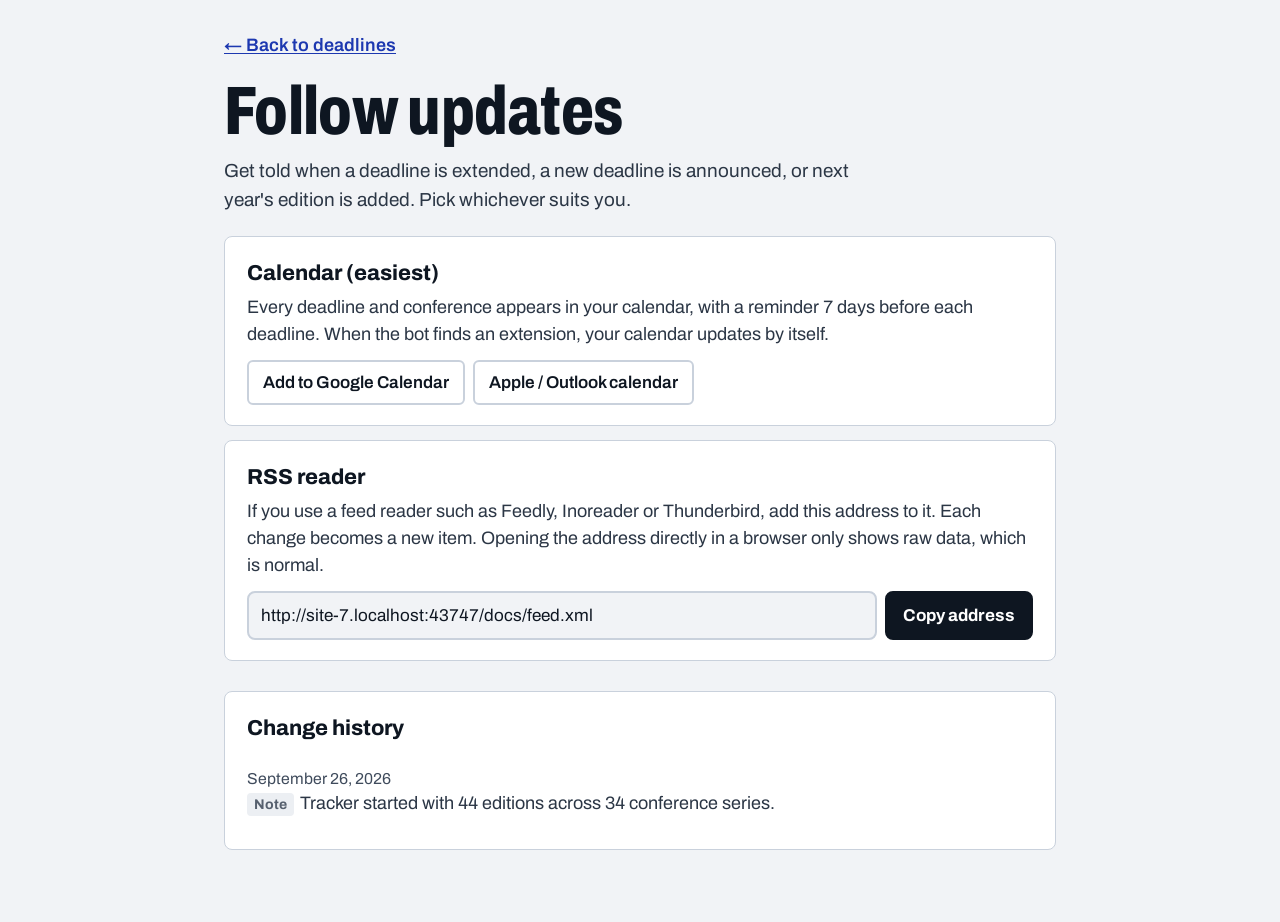
==== docs/updates.html @ b2f0c792 "Update docs and tracker from site-update-2.zip" ====
<!doctype html>
<html lang="en">
<head>
  <meta charset="utf-8">
  <meta name="viewport" content="width=device-width, initial-scale=1">
  <title>Follow updates: chip conference deadlines</title>
  <link rel="alternate" type="application/rss+xml" title="Deadline changes" href="feed.xml">
  <link rel="preconnect" href="https://fonts.googleapis.com">
  <link href="https://fonts.googleapis.com/css2?family=Archivo:wdth,wght@62..125,400..800&display=swap" rel="stylesheet">
  <link rel="stylesheet" href="assets/style.css">
  <style>
    .page{max-width:880px}
    .back{display:inline-block;margin-bottom:18px;font-weight:600}
    .ways{display:grid;gap:14px;margin:22px 0 30px}
    .way{padding:20px 22px}
    .way h2{margin-bottom:4px}
    .way p{margin:0 0 12px;color:var(--ink2)}
    .copy{display:flex;gap:8px;flex-wrap:wrap}
    .copy input{flex:1;min-width:240px;font-size:.95rem;padding:10px 12px;border:2px solid var(--rule);border-radius:8px;background:var(--bg);color:var(--ink)}
    .copy button{font-size:.95rem;font-weight:700;padding:10px 16px;border:2px solid var(--ink);border-radius:8px;background:var(--ink);color:#fff;cursor:pointer}
    .log{padding:20px 22px}
    .log ol{list-style:none;margin:10px 0 0;padding:0}
    .log li{padding:12px 0;border-top:1px solid var(--rule2);font-size:1rem;color:var(--ink2)}
    .log li:first-child{border-top:0}
    .log time{display:block;font-size:.88rem;color:var(--muted)}
  </style>
</head>
<body>
<div class="wrap page">
  <a class="back" href="./">← Back to deadlines</a>
  <h1>Follow updates</h1>
  <p class="sub">Get told when a deadline is extended, a new deadline is announced, or next year's edition is added. Pick whichever suits you.</p>

  <div class="ways">
    <section class="card way">
      <h2>Calendar (easiest)</h2>
      <p>Every deadline and conference appears in your calendar, with a reminder 7 days before each deadline. When the bot finds an extension, your calendar updates by itself.</p>
      <div class="subscribe" style="justify-content:flex-start">
        <a id="gcal" class="btn" href="#" target="_blank" rel="noopener">Add to Google Calendar</a>
        <a id="webcal" class="btn" href="deadlines.ics">Apple / Outlook calendar</a>
      </div>
    </section>

    <section class="card way">
      <h2>RSS reader</h2>
      <p>If you use a feed reader such as Feedly, Inoreader or Thunderbird, add this address to it. Each change becomes a new item. Opening the address directly in a browser only shows raw data, which is normal.</p>
      <div class="copy">
        <input id="feedUrl" readonly aria-label="Feed address">
        <button id="copyBtn">Copy address</button>
      </div>
    </section>

    <section class="card way" id="watchCard" hidden>
      <h2>GitHub notifications</h2>
      <p>If you have a GitHub account, open the repository and choose <strong>Watch → Custom → Issues</strong> to get emails about corrections and review requests.</p>
      <a id="repoLink" class="btn" href="#" target="_blank" rel="noopener">Open repository</a>
    </section>
  </div>

  <section class="card log">
    <h2>Change history</h2>
    <ol id="log"><li>Loading…</li></ol>
  </section>
</div>
<script>
(() => {
  const abs = p => new URL(p, location.href).href;
  const webcal = abs("deadlines.ics").replace(/^https?:/, "webcal:");
  document.getElementById("webcal").href = webcal;
  document.getElementById("gcal").href = "https://calendar.google.com/calendar/r?cid=" + encodeURIComponent(webcal);
  const feed = document.getElementById("feedUrl");
  feed.value = abs("feed.xml");
  document.getElementById("copyBtn").addEventListener("click", async e => {
    try { await navigator.clipboard.writeText(feed.value); } catch { feed.select(); document.execCommand("copy"); }
    e.target.textContent = "Copied";
    setTimeout(() => e.target.textContent = "Copy address", 2000);
  });
  const m = location.hostname.match(/^([^.]+)\.github\.io$/);
  const first = location.pathname.split("/").filter(Boolean)[0];
  const repo = (window.TRACKER_CONFIG || {}).repo || (m && first && !first.includes(".") ? `https://github.com/${m[1]}/${first}` : "");
  if (repo) { document.getElementById("watchCard").hidden = false; document.getElementById("repoLink").href = repo; }

  const esc = s => String(s ?? "").replace(/[&<>"]/g, c => ({ "&": "&amp;", "<": "&lt;", ">": "&gt;", '"': "&quot;" }[c]));
  const fmt = d => new Date(d + "T00:00:00").toLocaleDateString(undefined, { day: "numeric", month: "long", year: "numeric" });
  const label = { extended: "Extended", announced: "Announced", "new-edition": "New edition", changed: "Changed", note: "Note" };
  fetch("data/changelog.json?v=" + Date.now()).then(r => r.json()).then(list => {
    const items = list.slice().reverse();
    document.getElementById("log").innerHTML = items.length ? items.map(c =>
      `<li><time>${fmt(c.date)}</time><span class="kind ${esc(c.kind)}">${label[c.kind] || esc(c.kind)}</span>${esc(c.message)}${c.source ? ` <a href="${esc(c.source)}" target="_blank" rel="noopener">Source</a>` : ""}</li>`
    ).join("") : "<li>No changes yet.</li>";
  }).catch(() => { document.getElementById("log").innerHTML = "<li>Couldn't load the change history. Refresh to try again.</li>"; });
})();
</script>
</body>
</html>
---- docs/assets/style.css ----
/* High-contrast palette: every text colour below meets WCAG AA (4.5:1) on its background. */
:root{
  --bg:#F1F3F6; --card:#FFFFFF; --ink:#0E1621; --ink2:#2B3645; --muted:#3F4B5C; --rule:#C9D1DC; --rule2:#E3E8EE;
  --accent:#1D38B0; --accent-bg:#E6EBFF;
  --open:#08694E; --open-bg:#E3F4EE;
  --soon:#8A5300; --soon-bg:#FFF1D1; --soon-mark:#C77700;
  --closed:#56606E; --closed-bg:#ECEFF3;
  --tba:#5537A6; --tba-bg:#EFEAFB;
  --today:#C0251B;
  --radius:8px;
}
*{box-sizing:border-box}
html{font-size:18px}
body{margin:0;background:var(--bg);color:var(--ink);font-family:"Archivo",system-ui,-apple-system,"Segoe UI",Roboto,sans-serif;
  font-variant-numeric:tabular-nums;line-height:1.5;-webkit-font-smoothing:antialiased}
a{color:var(--accent);text-underline-offset:2px}
.skip{position:absolute;left:-999px;top:8px;background:var(--ink);color:#fff;padding:8px 12px;border-radius:6px;z-index:10}
.skip:focus{left:8px}
.wrap{max-width:1280px;margin:0 auto;padding:32px 24px 72px}
button,input,select{font:inherit}
:focus-visible{outline:3px solid var(--accent);outline-offset:2px}

/* ---------- header ---------- */
.top{display:grid;grid-template-columns:1fr auto;column-gap:32px;row-gap:0;align-items:end;margin-bottom:26px}
.top h1{grid-column:1/-1}
h1{font-stretch:75%;font-weight:800;font-size:clamp(2.4rem,5.5vw,3.8rem);line-height:1;letter-spacing:-.01em;margin:0}
.sub{color:var(--ink2);max-width:58ch;margin:12px 0 0;font-size:1.05rem}
.monitor{text-align:right}
#health{margin:0 0 10px;font-size:1rem;color:var(--ink2)}
#health strong{color:var(--ink)}
.dot{display:inline-block;width:11px;height:11px;border-radius:50%;background:var(--closed);margin-right:8px;vertical-align:1px}
.dot.ok{background:var(--open)} .dot.stale{background:var(--today)}
.subscribe{display:flex;gap:8px;justify-content:flex-end;flex-wrap:wrap}
.btn{display:inline-block;font-size:.95rem;font-weight:600;padding:8px 14px;border:2px solid var(--rule);border-radius:6px;background:var(--card);color:var(--ink);text-decoration:none;white-space:nowrap}
.btn:hover{border-color:var(--ink)}

/* ---------- hero + changes ---------- */
.top-grid{display:grid;grid-template-columns:minmax(0,1.7fr) minmax(0,1fr);gap:18px;margin-bottom:26px}
.hero{background:var(--ink);color:#fff;border-radius:var(--radius);padding:26px 28px;display:flex;flex-direction:column;justify-content:space-between;gap:20px}
.hero .lead{font-size:1rem;color:#C8D1DE;margin:0}
.hero .name{font-stretch:80%;font-weight:800;font-size:clamp(2rem,4vw,2.9rem);line-height:1.05;margin:4px 0 6px}
.hero .meta{color:#E3E8EF;font-size:1.05rem;margin:0}
.clock{display:flex;gap:14px;flex-wrap:wrap}
.clock div{background:#1E2A3A;border-radius:6px;padding:10px 12px 8px;min-width:88px;text-align:center}
.clock span{display:block;font-stretch:70%;font-weight:800;font-size:clamp(2.4rem,5vw,3.4rem);line-height:1}
.clock small{font-size:.85rem;color:#C8D1DE}
.next{display:flex;flex-wrap:wrap;gap:8px;margin:0;padding:0;list-style:none}
.next li{background:#1E2A3A;border-radius:6px;padding:6px 10px;font-size:.95rem;color:#E3E8EF}
.next b{color:#fff}

.card{background:var(--card);border:1px solid var(--rule);border-radius:var(--radius)}
.changes{padding:20px 22px}
.card h2{font-size:1.2rem;font-weight:750;margin:0 0 6px}
.changes ol{list-style:none;margin:0;padding:0;max-height:300px;overflow:auto}
.changes li{font-size:.95rem;padding:10px 0;border-top:1px solid var(--rule2);color:var(--ink2)}
.changes li:first-child{border-top:0}
.changes time{display:block;color:var(--muted);font-size:.85rem}
.kind{display:inline-block;font-size:.78rem;font-weight:700;padding:1px 7px;border-radius:4px;margin-right:6px}
.kind.extended{background:var(--soon-bg);color:var(--soon)} .kind.announced{background:var(--open-bg);color:var(--open)}
.kind.new-edition{background:var(--accent-bg);color:var(--accent)} .kind.note{background:var(--closed-bg);color:var(--closed)} .kind.changed{background:#FDE8E6;color:var(--today)}

/* ---------- controls ---------- */
.controls{display:flex;flex-wrap:wrap;gap:12px;align-items:center;margin:0 0 10px}
.seg{display:inline-flex;border:2px solid var(--rule);border-radius:8px;overflow:hidden;background:var(--card)}
.seg button{border:0;background:none;padding:10px 16px;font-size:1rem;font-weight:600;color:var(--ink2);cursor:pointer}
.seg button+button{border-left:1px solid var(--rule)}
.seg button:hover{background:var(--bg)}
.seg button[aria-pressed="true"]{background:var(--ink);color:#fff}
select,input[type=search]{font-size:1rem;padding:10px 12px;border:2px solid var(--rule);border-radius:8px;background:var(--card);color:var(--ink)}
input[type=search]{flex:1;min-width:220px}
input::placeholder{color:#5F6B7C}
.count-line{margin:0 0 12px;font-size:.95rem;color:var(--muted)}

/* ---------- list ---------- */
.list{background:var(--card);border:1px solid var(--rule);border-radius:var(--radius)}
.row{display:grid;grid-template-columns:minmax(220px,1.5fr) minmax(150px,1fr) minmax(140px,1fr) 200px 190px;gap:18px;padding:20px 22px;border-top:1px solid var(--rule);align-items:start}
.row:first-child{border-top:0}
.row.headrow{font-size:.9rem;font-weight:700;color:var(--ink2);padding:12px 22px;background:#E9EDF2;border-radius:var(--radius) var(--radius) 0 0}
.row.closed .cname,.row.closed .val{color:var(--ink2)}
.cname{font-weight:800;font-size:1.3rem;line-height:1.2}
.cfull{font-size:.95rem;color:var(--ink2);margin-top:2px}
.tier{display:inline-block;font-size:.82rem;font-weight:700;margin-top:8px;padding:2px 9px;border-radius:4px;background:var(--accent-bg);color:var(--accent)}
.tier.t1{background:var(--accent);color:#fff}
.lbl{display:none;font-size:.82rem;font-weight:600;color:var(--muted);margin-bottom:2px}
.val{font-size:1.05rem;font-weight:600}
.dl{font-size:1.15rem;font-weight:800}
.tz{white-space:nowrap;font-weight:600;color:var(--muted);font-size:.85rem;margin-left:6px}
.badge{display:inline-block;font-size:.88rem;font-weight:700;padding:3px 10px;border-radius:5px;margin-top:6px}
.b-open{background:var(--open);color:#fff} .b-soon{background:var(--soon-bg);color:var(--soon);box-shadow:inset 0 0 0 2px var(--soon-mark)}
.b-closed{background:var(--closed-bg);color:var(--closed)} .b-tba{background:var(--tba-bg);color:var(--tba)}
.count{font-size:1rem;font-weight:700;margin-top:6px;color:var(--ink)}
.row.soon .count{color:var(--soon)}
.hint{font-size:.9rem;color:var(--muted);margin-top:6px}
.acts{display:flex;flex-direction:column;align-items:flex-start;gap:8px}
.acts a{font-size:.95rem;font-weight:600}
.meta-line{grid-column:1/-1;font-size:.9rem;color:var(--muted);display:flex;flex-wrap:wrap;gap:4px 18px;margin-top:-4px;padding-top:10px;border-top:1px dashed var(--rule2)}
.v{font-weight:700}
.v-official-page,.v-reviewed,.v-manual{color:var(--open)}
.v-web-search,.v-listing{color:var(--soon)}
.v-seed,.v-unverified{color:var(--muted)}
.note{color:var(--ink2)}
.empty{padding:48px 20px;text-align:center;color:var(--ink2);font-size:1.05rem}

/* ---------- timeline ---------- */
.tl-card{padding:18px 0 8px}
.tl-top{display:flex;justify-content:space-between;align-items:flex-end;flex-wrap:wrap;gap:12px;padding:0 22px 14px}
.legend{display:flex;flex-wrap:wrap;gap:6px 20px;font-size:.92rem;color:var(--ink2);margin:0;padding:0;list-style:none}
.legend li{display:flex;align-items:center;gap:8px}
.lg-dl{width:13px;height:13px;background:var(--open);transform:rotate(45deg);border-radius:2px}
.lg-wait{width:28px;border-top:3px dotted #8B95A4}
.lg-conf{width:28px;height:12px;background:var(--accent);border-radius:3px}
.lg-today{width:3px;height:16px;background:var(--today)}
.tl-scroll{overflow-x:auto;-webkit-overflow-scrolling:touch}
.tl{--lab:250px;position:relative;min-width:960px}
.tl-head,.tl-row{display:grid;grid-template-columns:var(--lab) 1fr}
.tl-head{position:sticky;top:0;z-index:3;background:var(--card);border-bottom:2px solid var(--rule)}
.tl-head .corner{position:sticky;left:0;background:var(--card);z-index:4;padding:8px 22px;font-size:.85rem;font-weight:700;color:var(--muted)}
.tl-months{position:relative;height:44px}
.tl-month{position:absolute;top:0;bottom:0;padding:6px 0 0 8px;font-size:.92rem;font-weight:700;color:var(--ink2);border-left:1px solid var(--rule);white-space:nowrap;overflow:hidden}
.tl-month small{display:block;font-size:.75rem;font-weight:600;color:var(--muted)}
.tl-body{position:relative}
.tl-grid{position:absolute;top:0;bottom:0;left:var(--lab);right:0;pointer-events:none}
.tl-grid i{position:absolute;top:0;bottom:0;border-left:1px solid var(--rule2)}
.tl-grid i.yr{border-left:2px solid var(--rule)}
.tl-now{position:absolute;top:0;bottom:0;width:0;border-left:3px solid var(--today);z-index:2}
.tl-now-tag{position:absolute;bottom:4px;transform:translateX(-50%);font-size:.78rem;font-weight:800;color:#fff;background:var(--today);padding:1px 7px;border-radius:4px;white-space:nowrap;z-index:2}
.tl-row{min-height:64px;border-bottom:1px solid var(--rule2)}
.tl-row:hover{background:#F6F8FB}
.tl-row:hover .tl-label{background:#F6F8FB}
.tl-label{position:sticky;left:0;z-index:1;background:var(--card);padding:10px 14px 10px 22px;border-right:1px solid var(--rule);display:flex;flex-direction:column;justify-content:center}
.tl-label b{font-size:1.05rem;font-weight:800;line-height:1.2}
.tl-label span{font-size:.85rem;color:var(--ink2);margin-top:2px}
.tl-row.s-closed .tl-label b{color:var(--ink2)}
.tl-track{position:relative}
.tl-wait{position:absolute;top:50%;border-top:3px dotted #8B95A4;transform:translateY(-1.5px)}
.tl-dl{position:absolute;top:50%;width:18px;height:18px;margin:-9px 0 0 -9px;transform:rotate(45deg);border-radius:3px;background:var(--open);border:2px solid #fff;box-shadow:0 0 0 1px var(--open);z-index:1}
.s-soon .tl-dl{background:var(--soon-mark);box-shadow:0 0 0 1px var(--soon-mark)}
.s-closed .tl-dl{background:#9AA3B0;box-shadow:0 0 0 1px #9AA3B0}
.tl-conf{position:absolute;top:50%;height:22px;margin-top:-11px;background:var(--accent);border-radius:4px;min-width:8px}
.s-closed .tl-conf{background:#4A62C9}
.tl-txt{position:absolute;top:50%;transform:translateY(-50%);font-size:.85rem;font-weight:700;color:var(--ink);white-space:nowrap;background:rgba(255,255,255,.92);padding:1px 5px;border-radius:3px}
.tl-txt.dlt{margin-top:-19px;transform:none;top:50%}
.tl-txt.left{transform:translate(-100%,-50%)}
.tl-txt.dlt.left{transform:translateX(-100%)}
.tl-more{position:absolute;right:6px;top:50%;transform:translateY(-50%);font-size:.85rem;font-weight:700;color:var(--accent)}
.tl-foot{padding:12px 22px 6px;font-size:.92rem;color:var(--muted);margin:0}

footer{margin-top:28px;font-size:.95rem;color:var(--ink2);max-width:80ch}

/* ---------- responsive ---------- */
@media (max-width:1000px){
  .top-grid{grid-template-columns:1fr}
  .top{grid-template-columns:1fr}
  .monitor{text-align:left;margin-top:16px}
  .subscribe{justify-content:flex-start}
  .row{grid-template-columns:1fr 1fr;gap:14px 18px}
  .row.headrow{display:none}
  .lbl{display:block}
  .row>.c1,.row>.c5{grid-column:1/-1}
  .acts{flex-direction:row;flex-wrap:wrap;gap:8px 18px}
}
@media (max-width:640px){
  html{font-size:17px}
  .wrap{padding:22px 14px 56px}
  .monitor{text-align:left}
  .subscribe{justify-content:flex-start}
  .clock{gap:8px;flex-wrap:nowrap}
  .clock div{min-width:0;flex:1;padding:8px 4px 6px}
  .clock span{font-size:2.2rem}
  .clock small{font-size:.75rem}
  .hero{padding:22px 18px}
  .tl{--lab:150px}
  .tl-label{padding-left:12px}
  .tl-label b{font-size:.95rem}
  .tl-label span{font-size:.8rem}
  .controls .seg{width:100%}
  .controls .seg button{flex:1}
}
@media (prefers-reduced-motion:reduce){*{scroll-behavior:auto}}
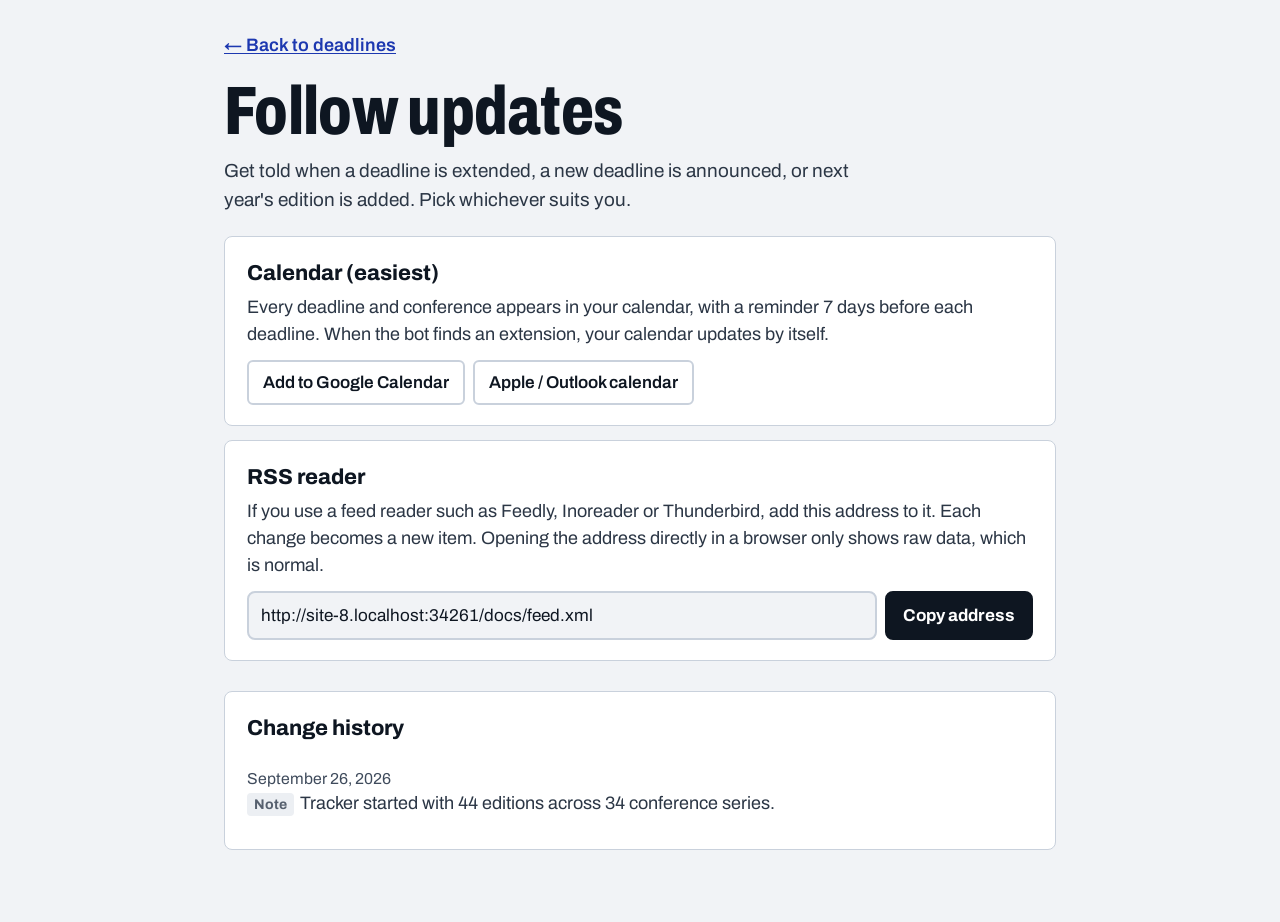
==== commit f1bcd96a: "Update from site-update-6.zip" ====
--- a/docs/updates.html
+++ b/docs/updates.html
@@ -7,7 +7,7 @@
   <link rel="alternate" type="application/rss+xml" title="Deadline changes" href="feed.xml">
   <link rel="preconnect" href="https://fonts.googleapis.com">
   <link href="https://fonts.googleapis.com/css2?family=Archivo:wdth,wght@62..125,400..800&display=swap" rel="stylesheet">
-  <link rel="stylesheet" href="assets/style.css">
+  <link rel="stylesheet" href="assets/style.css?v=6">
   <style>
     .page{max-width:880px}
     .back{display:inline-block;margin-bottom:18px;font-weight:600}
--- a/docs/assets/style.css
+++ b/docs/assets/style.css
@@ -101,50 +101,6 @@
 .note{color:var(--ink2)}
 .empty{padding:48px 20px;text-align:center;color:var(--ink2);font-size:1.05rem}
 
-/* ---------- timeline ---------- */
-.tl-card{padding:18px 0 8px}
-.tl-top{display:flex;justify-content:space-between;align-items:flex-end;flex-wrap:wrap;gap:12px;padding:0 22px 14px}
-.legend{display:flex;flex-wrap:wrap;gap:6px 20px;font-size:.92rem;color:var(--ink2);margin:0;padding:0;list-style:none}
-.legend li{display:flex;align-items:center;gap:8px}
-.lg-dl{width:13px;height:13px;background:var(--open);transform:rotate(45deg);border-radius:2px}
-.lg-wait{width:28px;border-top:3px dotted #8B95A4}
-.lg-conf{width:28px;height:12px;background:var(--accent);border-radius:3px}
-.lg-today{width:3px;height:16px;background:var(--today)}
-.tl-scroll{overflow-x:auto;-webkit-overflow-scrolling:touch}
-.tl{--lab:250px;position:relative;min-width:960px}
-.tl-head,.tl-row{display:grid;grid-template-columns:var(--lab) 1fr}
-.tl-head{position:sticky;top:0;z-index:3;background:var(--card);border-bottom:2px solid var(--rule)}
-.tl-head .corner{position:sticky;left:0;background:var(--card);z-index:4;padding:8px 22px;font-size:.85rem;font-weight:700;color:var(--muted)}
-.tl-months{position:relative;height:44px}
-.tl-month{position:absolute;top:0;bottom:0;padding:6px 0 0 8px;font-size:.92rem;font-weight:700;color:var(--ink2);border-left:1px solid var(--rule);white-space:nowrap;overflow:hidden}
-.tl-month small{display:block;font-size:.75rem;font-weight:600;color:var(--muted)}
-.tl-body{position:relative}
-.tl-grid{position:absolute;top:0;bottom:0;left:var(--lab);right:0;pointer-events:none}
-.tl-grid i{position:absolute;top:0;bottom:0;border-left:1px solid var(--rule2)}
-.tl-grid i.yr{border-left:2px solid var(--rule)}
-.tl-now{position:absolute;top:0;bottom:0;width:0;border-left:3px solid var(--today);z-index:2}
-.tl-now-tag{position:absolute;bottom:4px;transform:translateX(-50%);font-size:.78rem;font-weight:800;color:#fff;background:var(--today);padding:1px 7px;border-radius:4px;white-space:nowrap;z-index:2}
-.tl-row{min-height:64px;border-bottom:1px solid var(--rule2)}
-.tl-row:hover{background:#F6F8FB}
-.tl-row:hover .tl-label{background:#F6F8FB}
-.tl-label{position:sticky;left:0;z-index:1;background:var(--card);padding:10px 14px 10px 22px;border-right:1px solid var(--rule);display:flex;flex-direction:column;justify-content:center}
-.tl-label b{font-size:1.05rem;font-weight:800;line-height:1.2}
-.tl-label span{font-size:.85rem;color:var(--ink2);margin-top:2px}
-.tl-row.s-closed .tl-label b{color:var(--ink2)}
-.tl-track{position:relative}
-.tl-wait{position:absolute;top:50%;border-top:3px dotted #8B95A4;transform:translateY(-1.5px)}
-.tl-dl{position:absolute;top:50%;width:18px;height:18px;margin:-9px 0 0 -9px;transform:rotate(45deg);border-radius:3px;background:var(--open);border:2px solid #fff;box-shadow:0 0 0 1px var(--open);z-index:1}
-.s-soon .tl-dl{background:var(--soon-mark);box-shadow:0 0 0 1px var(--soon-mark)}
-.s-closed .tl-dl{background:#9AA3B0;box-shadow:0 0 0 1px #9AA3B0}
-.tl-conf{position:absolute;top:50%;height:22px;margin-top:-11px;background:var(--accent);border-radius:4px;min-width:8px}
-.s-closed .tl-conf{background:#4A62C9}
-.tl-txt{position:absolute;top:50%;transform:translateY(-50%);font-size:.85rem;font-weight:700;color:var(--ink);white-space:nowrap;background:rgba(255,255,255,.92);padding:1px 5px;border-radius:3px}
-.tl-txt.dlt{margin-top:-19px;transform:none;top:50%}
-.tl-txt.left{transform:translate(-100%,-50%)}
-.tl-txt.dlt.left{transform:translateX(-100%)}
-.tl-more{position:absolute;right:6px;top:50%;transform:translateY(-50%);font-size:.85rem;font-weight:700;color:var(--accent)}
-.tl-foot{padding:12px 22px 6px;font-size:.92rem;color:var(--muted);margin:0}
-
 footer{margin-top:28px;font-size:.95rem;color:var(--ink2);max-width:80ch}
 
 /* ---------- responsive ---------- */
@@ -169,11 +125,98 @@
   .clock span{font-size:2.2rem}
   .clock small{font-size:.75rem}
   .hero{padding:22px 18px}
-  .tl{--lab:150px}
-  .tl-label{padding-left:12px}
-  .tl-label b{font-size:.95rem}
-  .tl-label span{font-size:.8rem}
   .controls .seg{width:100%}
   .controls .seg button{flex:1}
 }
 @media (prefers-reduced-motion:reduce){*{scroll-behavior:auto}}
+
+.row.flash{animation:flash 1.6s ease-out}
+@keyframes flash{0%{background:#FFF1D1}100%{background:transparent}}
+@media (prefers-reduced-motion:reduce){.row.flash{animation:none;outline:3px solid var(--soon-mark)}}
+
+/* ---------- timeline ---------- */
+.tl-card{padding:20px 0 14px;margin-bottom:22px}
+.tl-top{display:flex;justify-content:space-between;align-items:flex-end;flex-wrap:wrap;gap:10px 22px;padding:0 22px 14px}
+.legend{display:flex;flex-wrap:wrap;gap:6px 22px;font-size:.92rem;color:var(--ink2);margin:0;padding:0;list-style:none}
+.legend li{display:flex;align-items:center;gap:8px}
+.lg-dl{width:14px;height:14px;background:var(--open);transform:rotate(45deg);border-radius:2px}
+.lg-gap{width:30px;height:8px;border-radius:4px;background:#CFE6DC}
+.lg-conf{width:30px;height:16px;border-radius:4px;background:var(--accent)}
+.lg-today{width:3px;height:18px;background:var(--today);border-radius:2px}
+
+.tl-scroll{overflow-x:auto;-webkit-overflow-scrolling:touch;border-top:1px solid var(--rule)}
+.tl{--lab:300px;position:relative;min-width:1020px}
+.tl-head,.tl-foot{display:grid;grid-template-columns:var(--lab) 1fr}
+.tl-head{position:sticky;top:0;z-index:5;background:var(--card);border-bottom:2px solid var(--rule)}
+.tl-head .corner{position:sticky;left:0;z-index:6;background:var(--card);display:flex;align-items:flex-end;padding:0 18px 9px 22px;font-size:.88rem;font-weight:700;color:var(--muted);border-right:1px solid var(--rule)}
+.tl-scale{position:relative;height:62px}
+.tl-years,.tl-months{position:absolute;left:0;right:0}
+.tl-years{top:0;height:26px}
+.tl-months{top:26px;height:36px}
+.tl-year{position:absolute;top:0;bottom:0;padding:5px 0 0 10px;font-size:.85rem;font-weight:800;color:var(--ink);border-left:2px solid var(--rule);background:#F1F3F6;letter-spacing:.02em}
+.tl-month{position:absolute;top:0;bottom:0;display:flex;align-items:center;justify-content:center;font-size:.95rem;font-weight:700;color:var(--ink2);border-left:1px solid var(--rule2)}
+.tl-month.jan{border-left:2px solid var(--rule)}
+
+.tl-body{position:relative}
+.tl-bg{position:absolute;top:0;bottom:0;left:var(--lab);right:0;pointer-events:none;z-index:1}
+.tl-bg i{position:absolute;top:0;bottom:0;border-left:1px solid var(--rule2)}
+.tl-bg i.yr{border-left:2px solid var(--rule)}
+.tl-past{position:absolute;top:0;bottom:0;left:0;background:repeating-linear-gradient(135deg,rgba(142,152,166,.10) 0 6px,rgba(142,152,166,.02) 6px 12px)}
+.tl-now{position:absolute;top:0;bottom:0;border-left:3px solid var(--today);margin-left:-1.5px;z-index:3}
+
+.tl-group{position:relative;z-index:2;display:flex;align-items:center;gap:10px;padding:14px 22px 8px;font-size:.92rem;font-weight:800;color:var(--ink);background:linear-gradient(var(--card),var(--card)) left/var(--lab) 100% no-repeat;border-bottom:1px solid var(--rule)}
+.tl-group-in{position:sticky;left:22px;display:flex;align-items:center;gap:10px}
+.tl-toggle{font:inherit;font-size:.85rem;font-weight:700;padding:3px 12px;border:2px solid var(--rule);border-radius:6px;background:var(--card);color:var(--accent);cursor:pointer}
+.tl-toggle:hover{border-color:var(--accent)}
+.tl-group em{font-style:normal;font-size:.8rem;font-weight:700;color:var(--muted);background:var(--bg);padding:1px 8px;border-radius:10px}
+
+.tl-row{position:relative;display:grid;grid-template-columns:var(--lab) 1fr;width:100%;min-height:68px;border:0;border-bottom:1px solid var(--rule2);margin:0;padding:0;background:transparent;font:inherit;color:inherit;text-align:left;cursor:pointer}
+.tl-row:hover{background:rgba(29,56,176,.05)}
+.tl-row:focus-visible{outline:3px solid var(--accent);outline-offset:-3px}
+.tl-label{position:sticky;left:0;z-index:4;display:flex;flex-direction:column;justify-content:center;gap:4px;padding:10px 16px 10px 22px;background:var(--card);border-right:1px solid var(--rule);box-shadow:inset 5px 0 0 var(--open)}
+.tl-row:hover .tl-label{background:#F4F6FC}
+.s-soon .tl-label{box-shadow:inset 5px 0 0 var(--soon-mark)}
+.s-closed .tl-label{box-shadow:inset 5px 0 0 #A5AEBB}
+.s-tba .tl-label{box-shadow:inset 5px 0 0 var(--tba)}
+.tl-label b{font-size:1.08rem;font-weight:800;line-height:1.2;color:var(--ink)}
+.tl-sub{display:flex;align-items:center;flex-wrap:nowrap;white-space:nowrap;overflow:hidden;gap:4px 8px;font-size:.86rem;font-weight:600;color:var(--ink2)}
+.chip{font-size:.74rem;font-weight:800;padding:1px 7px;border-radius:4px}
+.c-open{background:var(--open);color:#fff} .c-soon{background:var(--soon-bg);color:var(--soon);box-shadow:inset 0 0 0 1.5px var(--soon-mark)}
+.c-closed{background:var(--closed-bg);color:var(--closed)} .c-tba{background:var(--tba-bg);color:var(--tba)}
+.s-soon .tl-sub{color:var(--soon)}
+
+.tl-track{position:relative;z-index:2}
+.tl-gap{position:absolute;top:50%;height:8px;margin-top:-4px;border-radius:4px;background:#CFE6DC}
+.s-soon .tl-gap{background:#F6DFAF} .s-closed .tl-gap{background:#DCE1E8} 
+.tl-gap.fade-l{border-radius:0 4px 4px 0;-webkit-mask-image:linear-gradient(90deg,transparent,#000 40px);mask-image:linear-gradient(90deg,transparent,#000 40px)}
+.tl-gap.fade-r{border-radius:4px 0 0 4px;-webkit-mask-image:linear-gradient(270deg,transparent,#000 40px);mask-image:linear-gradient(270deg,transparent,#000 40px)}
+.tl-gap-txt{position:absolute;top:50%;transform:translate(-50%,6px);font-size:.76rem;font-weight:700;color:var(--muted);white-space:nowrap}
+.tl-dl{position:absolute;top:50%;width:20px;height:20px;margin:-10px 0 0 -10px;transform:rotate(45deg);border-radius:3px;background:var(--open);border:3px solid #fff;box-shadow:0 0 0 1.5px var(--open);z-index:2}
+.s-soon .tl-dl{background:var(--soon-mark);box-shadow:0 0 0 1.5px var(--soon-mark)}
+.s-closed .tl-dl{background:#A5AEBB;box-shadow:0 0 0 1.5px #A5AEBB}
+.tl-dl-txt{position:absolute;top:50%;margin-top:-27px;font-size:.84rem;font-weight:800;color:var(--ink);white-space:nowrap}
+.s-soon .tl-dl-txt{color:var(--soon)} .s-closed .tl-dl-txt{color:var(--closed)}
+.tl-dl-txt.left{text-align:right}
+.tl-conf{position:absolute;top:50%;height:26px;margin-top:-13px;border-radius:6px;background:var(--accent);box-shadow:0 1px 0 rgba(14,22,33,.15)}
+.s-closed .tl-conf{background:#3F57C4}
+.tl-conf-txt{position:absolute;top:50%;transform:translateY(-50%);font-size:.9rem;font-weight:700;color:var(--ink);white-space:nowrap;background:rgba(255,255,255,.92);padding:1px 6px;border-radius:4px}
+.tl-beyond{position:absolute;right:10px;top:50%;transform:translateY(-50%);font-size:.85rem;font-weight:700;color:var(--accent);white-space:nowrap}
+.tl-beyond::after{content:" \2192"}
+
+.tl-foot-scale{position:relative;height:34px}
+.tl-now-tag{position:absolute;top:6px;transform:translateX(-50%);background:var(--today);color:#fff;font-size:.8rem;font-weight:800;padding:2px 9px;border-radius:4px;white-space:nowrap}
+.tl-note{margin:4px 22px 0;font-size:.92rem;color:var(--muted)}
+
+@media (max-width:640px){
+  .tl{--lab:168px;min-width:900px}
+  .tl-label{padding:8px 10px 8px 14px}
+  .tl-label b{font-size:.98rem}
+  .tl-sub{font-size:.78rem}
+  .tl-group{padding-left:14px;font-size:.86rem}
+  .tl-group-in{left:14px}
+  .tl-sub{flex-wrap:wrap;white-space:normal;gap:3px 6px}
+  .tl-row{min-height:76px}
+  .tl-head .corner{padding-left:14px}
+  .tl-top{padding:0 14px 12px}
+  .tl-note{margin:4px 14px 0}
+}
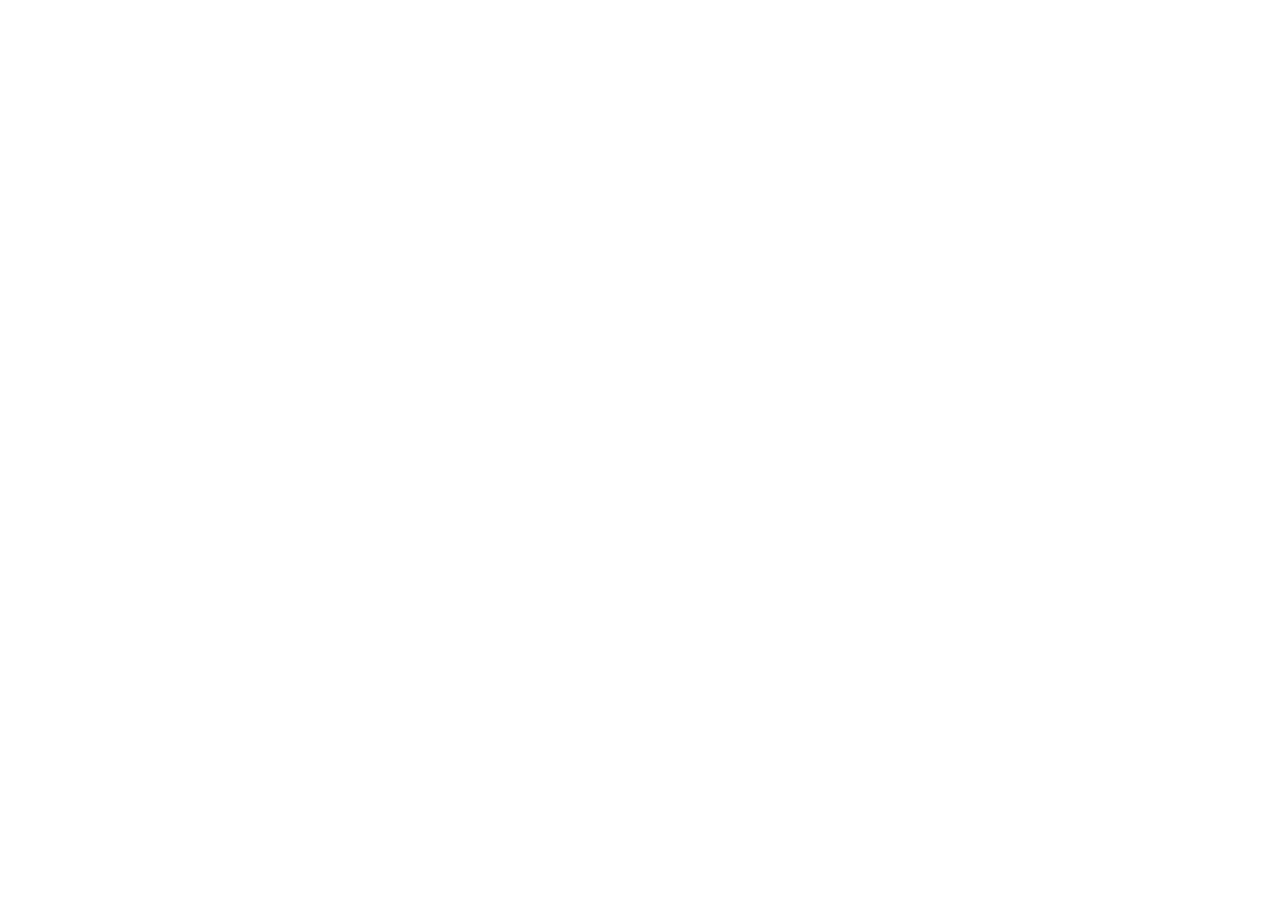
==== commit 99a87411: "Retire this copy: the tracker now runs at nithinpuru.github.io/deadline/ The tracker moved to Nithin" ====
--- a/docs/updates.html
+++ b/docs/updates.html
@@ -1,95 +1,18 @@
-<!doctype html>
+<!DOCTYPE html>
 <html lang="en">
 <head>
-  <meta charset="utf-8">
-  <meta name="viewport" content="width=device-width, initial-scale=1">
-  <title>Follow updates: chip conference deadlines</title>
-  <link rel="alternate" type="application/rss+xml" title="Deadline changes" href="feed.xml">
-  <link rel="preconnect" href="https://fonts.googleapis.com">
-  <link href="https://fonts.googleapis.com/css2?family=Archivo:wdth,wght@62..125,400..800&display=swap" rel="stylesheet">
-  <link rel="stylesheet" href="assets/style.css?v=6">
-  <style>
-    .page{max-width:880px}
-    .back{display:inline-block;margin-bottom:18px;font-weight:600}
-    .ways{display:grid;gap:14px;margin:22px 0 30px}
-    .way{padding:20px 22px}
-    .way h2{margin-bottom:4px}
-    .way p{margin:0 0 12px;color:var(--ink2)}
-    .copy{display:flex;gap:8px;flex-wrap:wrap}
-    .copy input{flex:1;min-width:240px;font-size:.95rem;padding:10px 12px;border:2px solid var(--rule);border-radius:8px;background:var(--bg);color:var(--ink)}
-    .copy button{font-size:.95rem;font-weight:700;padding:10px 16px;border:2px solid var(--ink);border-radius:8px;background:var(--ink);color:#fff;cursor:pointer}
-    .log{padding:20px 22px}
-    .log ol{list-style:none;margin:10px 0 0;padding:0}
-    .log li{padding:12px 0;border-top:1px solid var(--rule2);font-size:1rem;color:var(--ink2)}
-    .log li:first-child{border-top:0}
-    .log time{display:block;font-size:.88rem;color:var(--muted)}
-  </style>
+<meta charset="utf-8">
+<meta name="viewport" content="width=device-width, initial-scale=1">
+<meta name="robots" content="noindex">
+<title>Chip conference deadlines (moved)</title>
+<link rel="canonical" href="https://nithinpuru.github.io/deadline/updates.html">
+<script>
+  // This tracker moved to nithinpuru.github.io/deadline/ - forward, keeping the query and #fragment.
+  location.replace("https://nithinpuru.github.io/deadline/updates.html" + location.search + location.hash);
+</script>
+<meta http-equiv="refresh" content="0; url=https://nithinpuru.github.io/deadline/updates.html">
 </head>
 <body>
-<div class="wrap page">
-  <a class="back" href="./">← Back to deadlines</a>
-  <h1>Follow updates</h1>
-  <p class="sub">Get told when a deadline is extended, a new deadline is announced, or next year's edition is added. Pick whichever suits you.</p>
-
-  <div class="ways">
-    <section class="card way">
-      <h2>Calendar (easiest)</h2>
-      <p>Every deadline and conference appears in your calendar, with a reminder 7 days before each deadline. When the bot finds an extension, your calendar updates by itself.</p>
-      <div class="subscribe" style="justify-content:flex-start">
-        <a id="gcal" class="btn" href="#" target="_blank" rel="noopener">Add to Google Calendar</a>
-        <a id="webcal" class="btn" href="deadlines.ics">Apple / Outlook calendar</a>
-      </div>
-    </section>
-
-    <section class="card way">
-      <h2>RSS reader</h2>
-      <p>If you use a feed reader such as Feedly, Inoreader or Thunderbird, add this address to it. Each change becomes a new item. Opening the address directly in a browser only shows raw data, which is normal.</p>
-      <div class="copy">
-        <input id="feedUrl" readonly aria-label="Feed address">
-        <button id="copyBtn">Copy address</button>
-      </div>
-    </section>
-
-    <section class="card way" id="watchCard" hidden>
-      <h2>GitHub notifications</h2>
-      <p>If you have a GitHub account, open the repository and choose <strong>Watch → Custom → Issues</strong> to get emails about corrections and review requests.</p>
-      <a id="repoLink" class="btn" href="#" target="_blank" rel="noopener">Open repository</a>
-    </section>
-  </div>
-
-  <section class="card log">
-    <h2>Change history</h2>
-    <ol id="log"><li>Loading…</li></ol>
-  </section>
-</div>
-<script>
-(() => {
-  const abs = p => new URL(p, location.href).href;
-  const webcal = abs("deadlines.ics").replace(/^https?:/, "webcal:");
-  document.getElementById("webcal").href = webcal;
-  document.getElementById("gcal").href = "https://calendar.google.com/calendar/r?cid=" + encodeURIComponent(webcal);
-  const feed = document.getElementById("feedUrl");
-  feed.value = abs("feed.xml");
-  document.getElementById("copyBtn").addEventListener("click", async e => {
-    try { await navigator.clipboard.writeText(feed.value); } catch { feed.select(); document.execCommand("copy"); }
-    e.target.textContent = "Copied";
-    setTimeout(() => e.target.textContent = "Copy address", 2000);
-  });
-  const m = location.hostname.match(/^([^.]+)\.github\.io$/);
-  const first = location.pathname.split("/").filter(Boolean)[0];
-  const repo = (window.TRACKER_CONFIG || {}).repo || (m && first && !first.includes(".") ? `https://github.com/${m[1]}/${first}` : "");
-  if (repo) { document.getElementById("watchCard").hidden = false; document.getElementById("repoLink").href = repo; }
-
-  const esc = s => String(s ?? "").replace(/[&<>"]/g, c => ({ "&": "&amp;", "<": "&lt;", ">": "&gt;", '"': "&quot;" }[c]));
-  const fmt = d => new Date(d + "T00:00:00").toLocaleDateString(undefined, { day: "numeric", month: "long", year: "numeric" });
-  const label = { extended: "Extended", announced: "Announced", "new-edition": "New edition", changed: "Changed", note: "Note" };
-  fetch("data/changelog.json?v=" + Date.now()).then(r => r.json()).then(list => {
-    const items = list.slice().reverse();
-    document.getElementById("log").innerHTML = items.length ? items.map(c =>
-      `<li><time>${fmt(c.date)}</time><span class="kind ${esc(c.kind)}">${label[c.kind] || esc(c.kind)}</span>${esc(c.message)}${c.source ? ` <a href="${esc(c.source)}" target="_blank" rel="noopener">Source</a>` : ""}</li>`
-    ).join("") : "<li>No changes yet.</li>";
-  }).catch(() => { document.getElementById("log").innerHTML = "<li>Couldn't load the change history. Refresh to try again.</li>"; });
-})();
-</script>
+<p>The chip conference deadline tracker moved to <a href="https://nithinpuru.github.io/deadline/updates.html">https://nithinpuru.github.io/deadline/updates.html</a>.</p>
 </body>
 </html>
